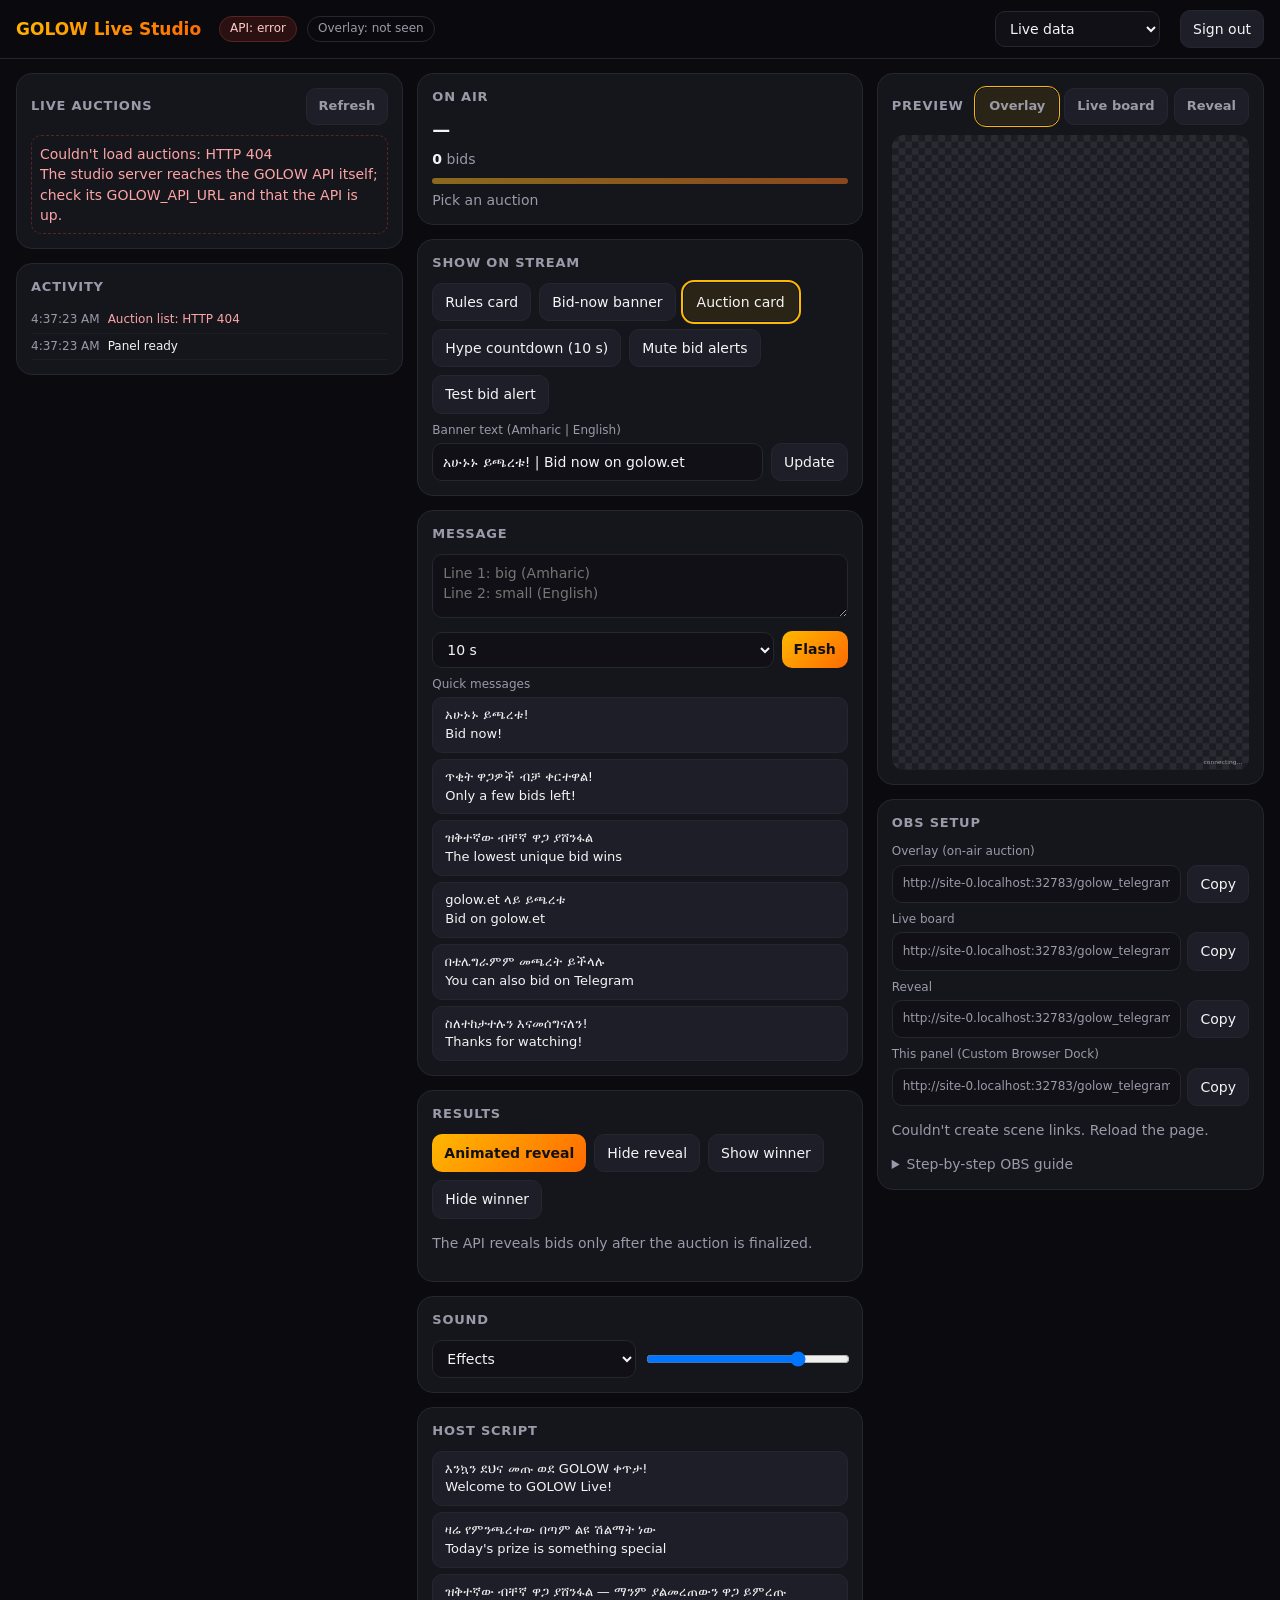
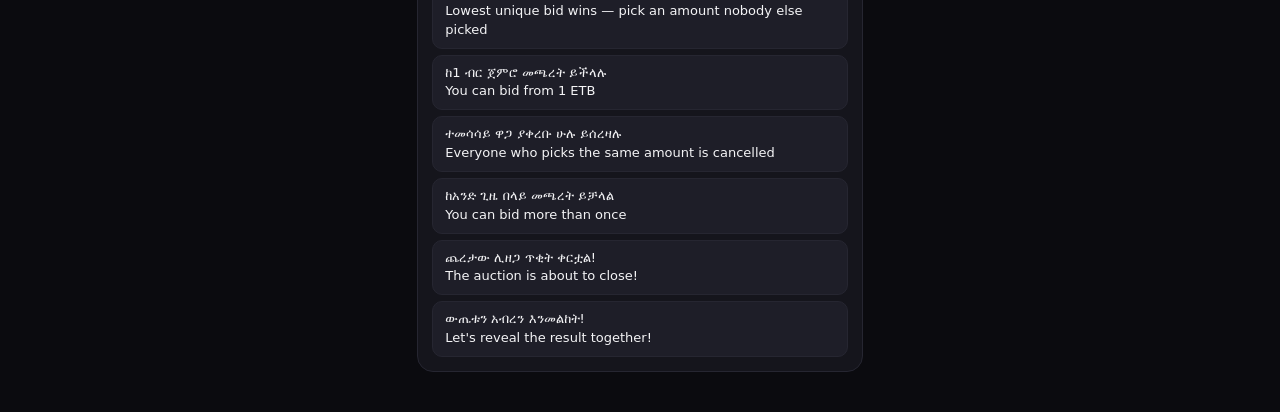
==== golow_telegram/studio/static/index.html @ 7a944973 "Add GOLOW Live Studio on its own subdomain with admin sign-in The OBS control panel and scenes (over" ====
<!doctype html>
<html lang="en">
<head>
<meta charset="utf-8">
<meta name="viewport" content="width=device-width, initial-scale=1">
<title>GOLOW Live Studio</title>
<link rel="stylesheet" href="css/panel.css">
</head>
<body>
<header>
  <h1>GOLOW Live Studio</h1>
  <span class="pill" id="apiPill">API: …</span>
  <span class="pill" id="ovPill">Overlay: not seen</span>
  <span class="spacer"></span>
  <select id="mode" title="Data source" aria-label="Data source">
    <option value="live">Live data</option>
    <option value="demo">Demo (fake data)</option>
  </select>
  <span class="muted who" id="who"></span>
  <button id="logout" type="button">Sign out</button>
</header>

<main>
  <div class="col">
    <section>
      <h2>Live auctions <button id="refresh" type="button">Refresh</button></h2>
      <div class="auctions" id="auctions"><div class="muted">Loading…</div></div>
    </section>
    <section>
      <h2>Activity</h2>
      <ul class="log" id="log"></ul>
    </section>
  </div>

  <div class="col">
    <section class="onair">
      <h2>On air</h2>
      <div class="t" id="oaTitle">—</div>
      <div class="stats" id="oaStats"></div>
      <div class="bar" id="oaBar"><i style="width:0"></i></div>
      <div class="muted" id="oaNote" style="margin-top:6px"></div>
    </section>

    <section>
      <h2>Show on stream</h2>
      <div class="btns">
        <button type="button" id="tRules">Rules card</button>
        <button type="button" id="tCta">Bid-now banner</button>
        <button type="button" id="tCard" class="on">Auction card</button>
      </div>
      <div class="btns" style="margin-top:8px">
        <button type="button" id="bHype">Hype countdown (10 s)</button>
        <button type="button" id="bMute">Mute bid alerts</button>
        <button type="button" id="bTest">Test bid alert</button>
      </div>
      <label for="ctaText">Banner text (Amharic | English)</label>
      <div class="row"><input id="ctaText" value="አሁኑኑ ይጫረቱ! | Bid now on golow.et"><button type="button" id="ctaSet">Update</button></div>
    </section>

    <section>
      <h2>Message</h2>
      <textarea id="msg" placeholder="Line 1: big (Amharic)&#10;Line 2: small (English)"></textarea>
      <div class="row" style="margin-top:8px">
        <select id="msgDur" aria-label="Duration"><option value="6">6 s</option><option value="10" selected>10 s</option><option value="20">20 s</option></select>
        <button type="button" class="primary" id="msgGo">Flash</button>
      </div>
      <label>Quick messages</label>
      <div class="lines" id="quick"></div>
    </section>

    <section>
      <h2>Results</h2>
      <div class="btns">
        <button type="button" class="primary" id="rvGo">Animated reveal</button>
        <button type="button" id="rvHide">Hide reveal</button>
        <button type="button" id="wGo">Show winner</button>
        <button type="button" id="wHide">Hide winner</button>
        <button type="button" class="danger hidden" id="finish">Finish now (demo)</button>
      </div>
      <p class="muted">The API reveals bids only after the auction is finalized.</p>
    </section>

    <section>
      <h2>Sound</h2>
      <div class="grid2">
        <select id="voice" aria-label="Sound mode">
          <option value="synth">Effects</option>
          <option value="clips">My clips</option>
          <option value="tts">Effects + English voice</option>
          <option value="off">Silent</option>
        </select>
        <input id="vol" type="range" min="0" max="1" step="0.05" aria-label="Volume">
      </div>
    </section>

    <section>
      <h2>Host script</h2>
      <div class="lines" id="script"></div>
    </section>
  </div>

  <div class="col">
    <section>
      <h2>Preview
        <span class="tabs">
          <button type="button" data-pv="overlay" class="on">Overlay</button>
          <button type="button" data-pv="board">Live board</button>
          <button type="button" data-pv="reveal">Reveal</button>
        </span>
      </h2>
      <div class="pv" id="pv"><iframe id="pvFrame" title="Scene preview"></iframe></div>
    </section>

    <section>
      <h2>OBS setup</h2>
      <label>Overlay (on-air auction)</label><div class="url"><input readonly id="uOverlay"><button type="button" data-copy="uOverlay">Copy</button></div>
      <label>Live board</label><div class="url"><input readonly id="uBoard"><button type="button" data-copy="uBoard">Copy</button></div>
      <label>Reveal</label><div class="url"><input readonly id="uReveal"><button type="button" data-copy="uReveal">Copy</button></div>
      <label>This panel (Custom Browser Dock)</label><div class="url"><input readonly id="uPanel"><button type="button" data-copy="uPanel">Copy</button></div>
      <p class="muted" id="keyNote"></p>
      <details>
        <summary>Step-by-step OBS guide</summary>
        <ol>
          <li>Settings → Video: base and output canvas <code>1080×1920</code>.</li>
          <li>Docks → Custom Browser Docks: add <b>This panel</b> and sign in once inside the dock.</li>
          <li>Add a Browser Source for <b>Overlay</b>: width 1080, height 1920, tick <b>Control audio via OBS</b>.</li>
          <li>Add Browser Sources for <b>Live board</b> and <b>Reveal</b> the same way, in their own scenes or above the overlay.</li>
          <li>Pick the auction here: the overlay follows. Use the preview to check before going live.</li>
          <li>Scene links contain a key and stop working after it expires. Copy fresh ones when the note above says so.</li>
          <li>The panel drives the scenes only when it runs inside OBS (dock) or in the same browser as the scenes.</li>
        </ol>
      </details>
    </section>
  </div>
</main>

<script src="config.js"></script>
<script src="js/strings.js"></script>
<script src="js/bus.js"></script>
<script src="js/golow-api.js"></script>
<script src="js/sound.js"></script>
<script src="js/panel.js"></script>
</body>
</html>
---- golow_telegram/studio/static/css/panel.css ----
/* Control panel and sign-in page: dark, responsive (3 columns → 2 under 1200 px → 1 under 760 px). */
:root {
  --bg: #0b0b0f; --card: #15151c; --line: #262631; --text: #f4f4f6; --muted: #9a9aa8;
  --gold: #ffb800; --orange: #ff6a00; --brand: linear-gradient(135deg, #ffb800, #ff6a00);
  --ok: #22c55e; --bad: #ef4444;
  --font: "Noto Sans Ethiopic", "Nyala", "Abyssinica SIL", system-ui, -apple-system, "Segoe UI", Roboto, sans-serif;
}
* { box-sizing: border-box; }
html, body { margin: 0; background: var(--bg); color: var(--text); font: 14px/1.45 var(--font); }
button, input, select, textarea { font: inherit; color: inherit; }
button { cursor: pointer; border: 1px solid var(--line); background: #1e1e28; border-radius: 10px; padding: 8px 12px; }
button:hover { border-color: #3a3a48; }
button:disabled { opacity: .5; cursor: default; }
button.primary { background: var(--brand); color: #111; border: 0; font-weight: 700; }
button.on { outline: 2px solid var(--gold); outline-offset: 1px; background: #2a2416; }
button.danger { border-color: #5b2323; }
input, select, textarea { background: #101016; border: 1px solid var(--line); border-radius: 10px; padding: 8px 10px; width: 100%; min-width: 0; }
textarea { resize: vertical; min-height: 64px; }
label { display: block; color: var(--muted); font-size: 12px; margin: 8px 0 4px; }
label > input { margin-top: 4px; color: var(--text); font-size: 14px; }
.muted { color: var(--muted); }
.hidden { display: none !important; }

/* sign-in */
body.login { min-height: 100vh; display: grid; place-items: center; padding: 16px; }
.box { width: 100%; max-width: 380px; background: var(--card); border: 1px solid var(--line); border-radius: 18px; padding: 26px; }
.box h1 { margin: 0 0 4px; font-size: 22px; background: var(--brand); -webkit-background-clip: text; background-clip: text; color: transparent; }
.box button { width: 100%; margin-top: 16px; padding: 11px; }
.err { color: #fca5a5; min-height: 1.4em; margin: 10px 0 0; }

/* header */
header { position: sticky; top: 0; z-index: 5; display: flex; flex-wrap: wrap; align-items: center; gap: 10px; padding: 10px 16px; background: rgba(11, 11, 15, .92); border-bottom: 1px solid var(--line); backdrop-filter: blur(6px); }
header h1 { margin: 0 8px 0 0; font-size: 17px; background: var(--brand); -webkit-background-clip: text; background-clip: text; color: transparent; }
.pill { padding: 3px 10px; border-radius: 999px; border: 1px solid var(--line); font-size: 12px; color: var(--muted); white-space: nowrap; }
.pill.ok { color: #bbf7d0; border-color: #1f5133; background: #0f2418; }
.pill.warn { color: #fde68a; border-color: #5a4614; background: #241d0b; }
.pill.bad { color: #fecaca; border-color: #5b2323; background: #2a1010; }
header .spacer { flex: 1; }
header select { width: auto; }

main { display: grid; grid-template-columns: minmax(280px, 1fr) minmax(320px, 1.15fr) minmax(320px, 1fr); gap: 14px; padding: 14px 16px 40px; }
@media (max-width: 1199px) { main { grid-template-columns: 1fr 1fr; } }
@media (max-width: 759px) { main { grid-template-columns: 1fr; } header .who { display: none; } }
.col { display: flex; flex-direction: column; gap: 14px; min-width: 0; }
section { background: var(--card); border: 1px solid var(--line); border-radius: 16px; padding: 14px; min-width: 0; }
section h2 { margin: 0 0 10px; font-size: 13px; text-transform: uppercase; letter-spacing: .06em; color: var(--muted); display: flex; align-items: center; justify-content: space-between; gap: 8px; }
.btns { display: flex; flex-wrap: wrap; gap: 8px; }
.btns > * { flex: 0 1 auto; }
.grid2 { display: grid; grid-template-columns: 1fr 1fr; gap: 8px; }
.row { display: flex; gap: 8px; align-items: center; }
.row > input, .row > select { flex: 1; }

/* auctions */
.auctions { display: flex; flex-direction: column; gap: 8px; max-height: 520px; overflow: auto; }
.auc { display: grid; grid-template-columns: 52px 1fr; gap: 2px 10px; text-align: left; padding: 8px; border-radius: 12px; width: 100%; }
.auc img, .auc .ph { grid-row: span 3; width: 52px; height: 52px; border-radius: 10px; object-fit: cover; background: #222; display: grid; place-items: center; font-size: 24px; }
.auc .t { font-weight: 700; white-space: nowrap; overflow: hidden; text-overflow: ellipsis; }
.auc .m { font-size: 12px; color: var(--muted); }
.auc.air { outline: 2px solid var(--bad); background: #221214; }
.bar { height: 6px; border-radius: 99px; background: #2a2a35; overflow: hidden; }
.bar > i { display: block; height: 100%; background: var(--brand); }
.bar.tb > i { width: 100% !important; opacity: .45; }
.err-box { color: #fca5a5; padding: 8px; border: 1px dashed #5b2323; border-radius: 10px; }

/* on air */
.onair .t { font-size: 18px; font-weight: 800; }
.onair .stats { display: flex; flex-wrap: wrap; gap: 6px 16px; color: var(--muted); margin: 6px 0 8px; }
.onair .stats b { color: var(--text); }

/* log */
.log { list-style: none; margin: 0; padding: 0; max-height: 260px; overflow: auto; font-size: 12px; }
.log li { padding: 4px 0; border-bottom: 1px solid #1d1d26; display: flex; gap: 8px; }
.log time { color: var(--muted); flex: none; font-variant-numeric: tabular-nums; }
.log .k-error { color: #fca5a5; }
.log .k-winner, .log .k-finalized { color: #bbf7d0; }
.log .k-closed { color: #fde68a; }

/* script & presets */
.lines { display: flex; flex-direction: column; gap: 6px; }
.lines button { text-align: left; white-space: pre-line; font-size: 13px; }

/* preview */
.tabs { display: flex; gap: 6px; }
.tabs button.on { outline-width: 1px; }
.pv { position: relative; width: 100%; max-width: 360px; aspect-ratio: 9 / 16; margin: 10px auto 0; border-radius: 12px; overflow: hidden; background: repeating-conic-gradient(#202028 0 25%, #18181e 0 50%) 0 0 / 24px 24px; }
.pv iframe { position: absolute; top: 0; left: 0; width: 1080px; height: 1920px; border: 0; transform-origin: 0 0; background: transparent; }

/* OBS */
.url { display: flex; gap: 6px; margin-bottom: 6px; }
.url input { font-size: 12px; color: var(--muted); }
details { margin-top: 8px; color: var(--muted); }
details ol { padding-left: 20px; margin: 8px 0 0; }
details li { margin-bottom: 4px; }
code { background: #101016; padding: 1px 5px; border-radius: 6px; font-size: 12px; }
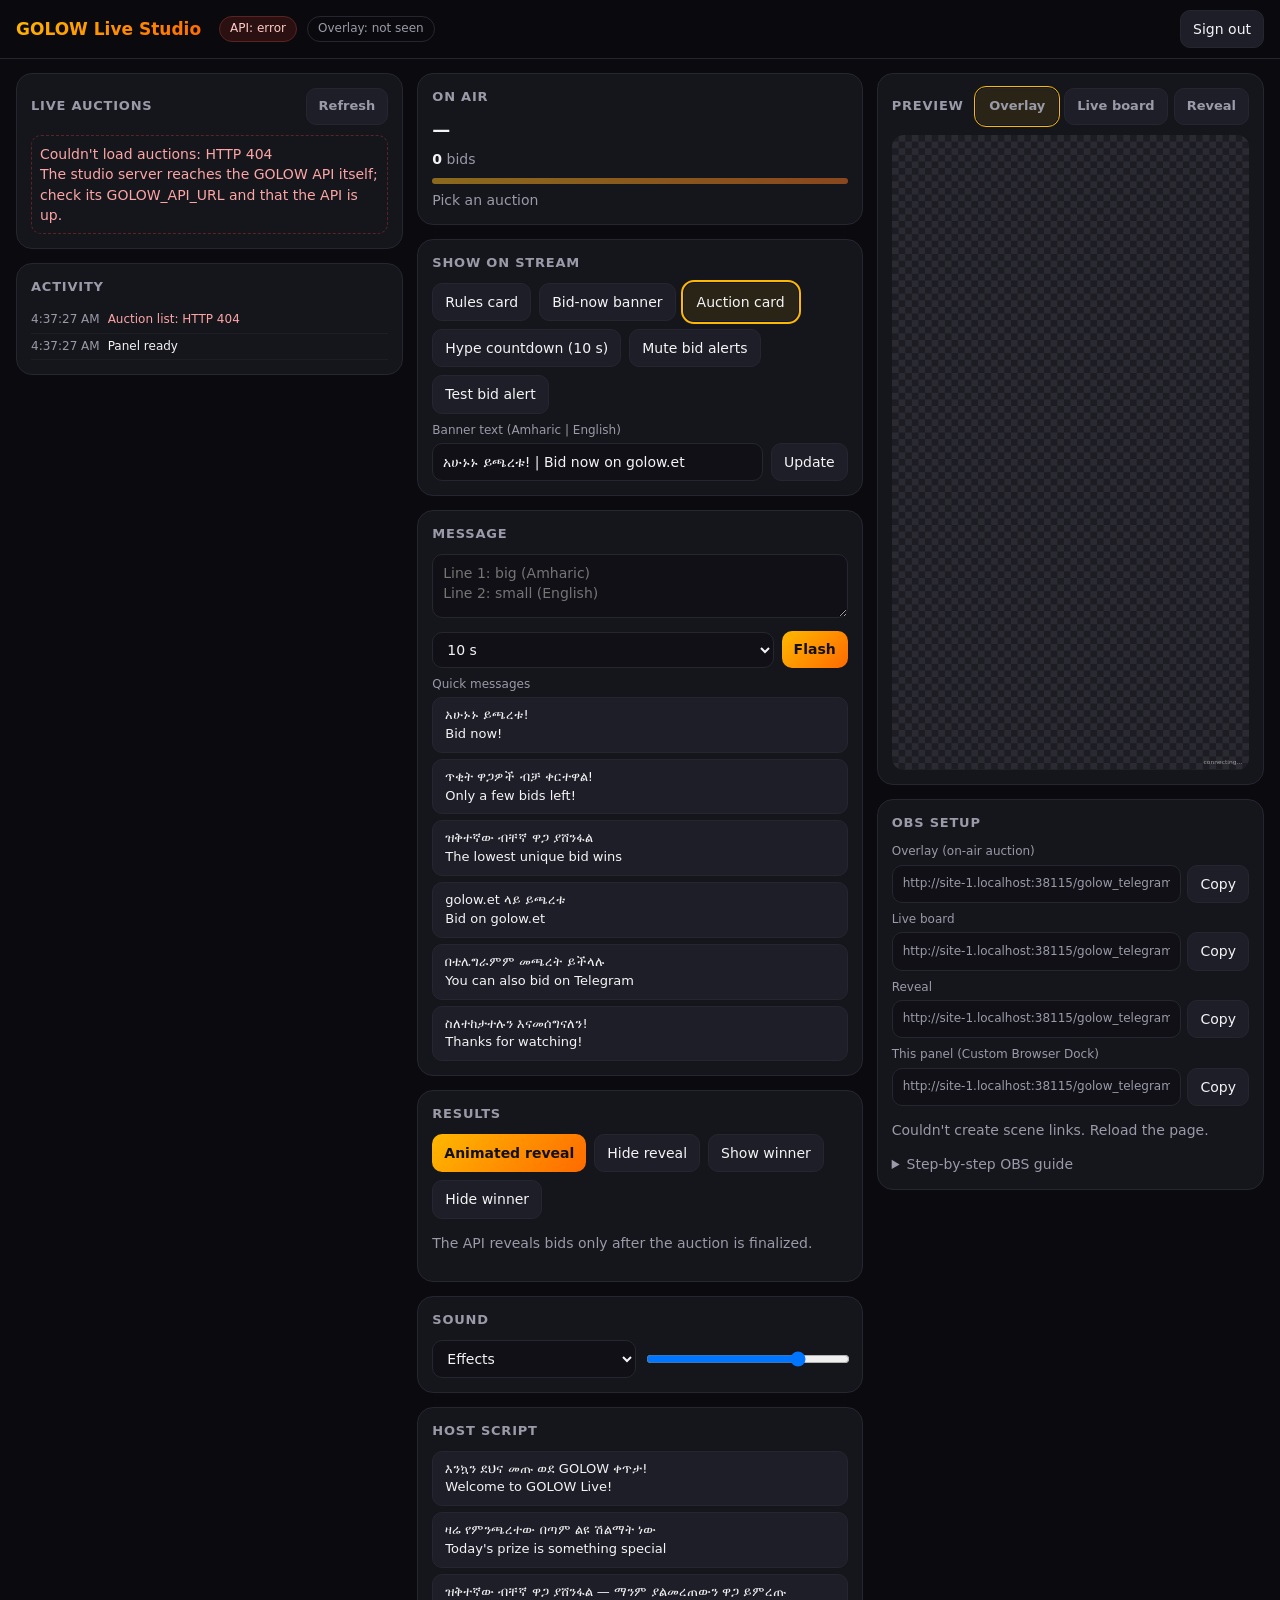
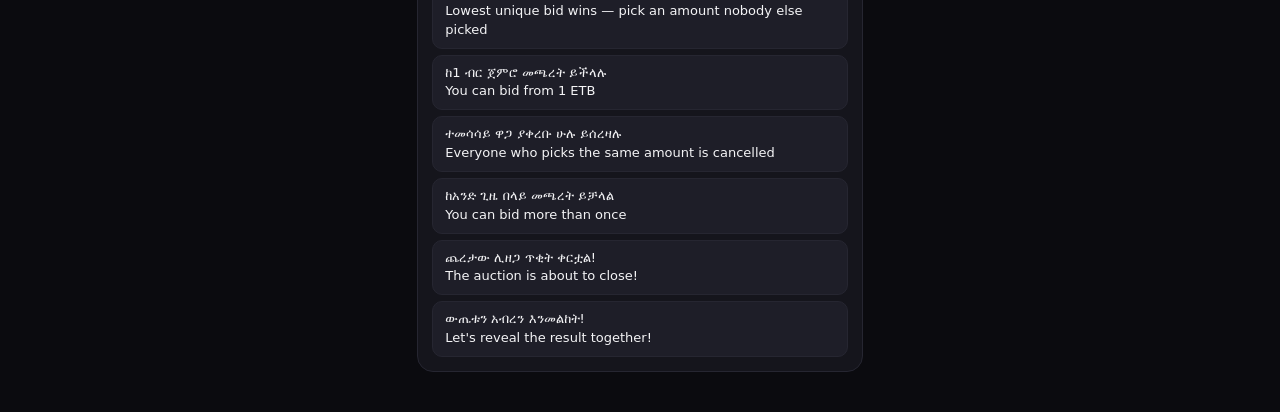
==== commit 1669ce84: "Remove the studio's demo mode and fake data The studio now always uses the real GOLOW API: no demo s" ====
--- a/golow_telegram/studio/static/index.html
+++ b/golow_telegram/studio/static/index.html
@@ -12,10 +12,6 @@
   <span class="pill" id="apiPill">API: …</span>
   <span class="pill" id="ovPill">Overlay: not seen</span>
   <span class="spacer"></span>
-  <select id="mode" title="Data source" aria-label="Data source">
-    <option value="live">Live data</option>
-    <option value="demo">Demo (fake data)</option>
-  </select>
   <span class="muted who" id="who"></span>
   <button id="logout" type="button">Sign out</button>
 </header>
@@ -75,7 +71,6 @@
         <button type="button" id="rvHide">Hide reveal</button>
         <button type="button" id="wGo">Show winner</button>
         <button type="button" id="wHide">Hide winner</button>
-        <button type="button" class="danger hidden" id="finish">Finish now (demo)</button>
       </div>
       <p class="muted">The API reveals bids only after the auction is finalized.</p>
     </section>
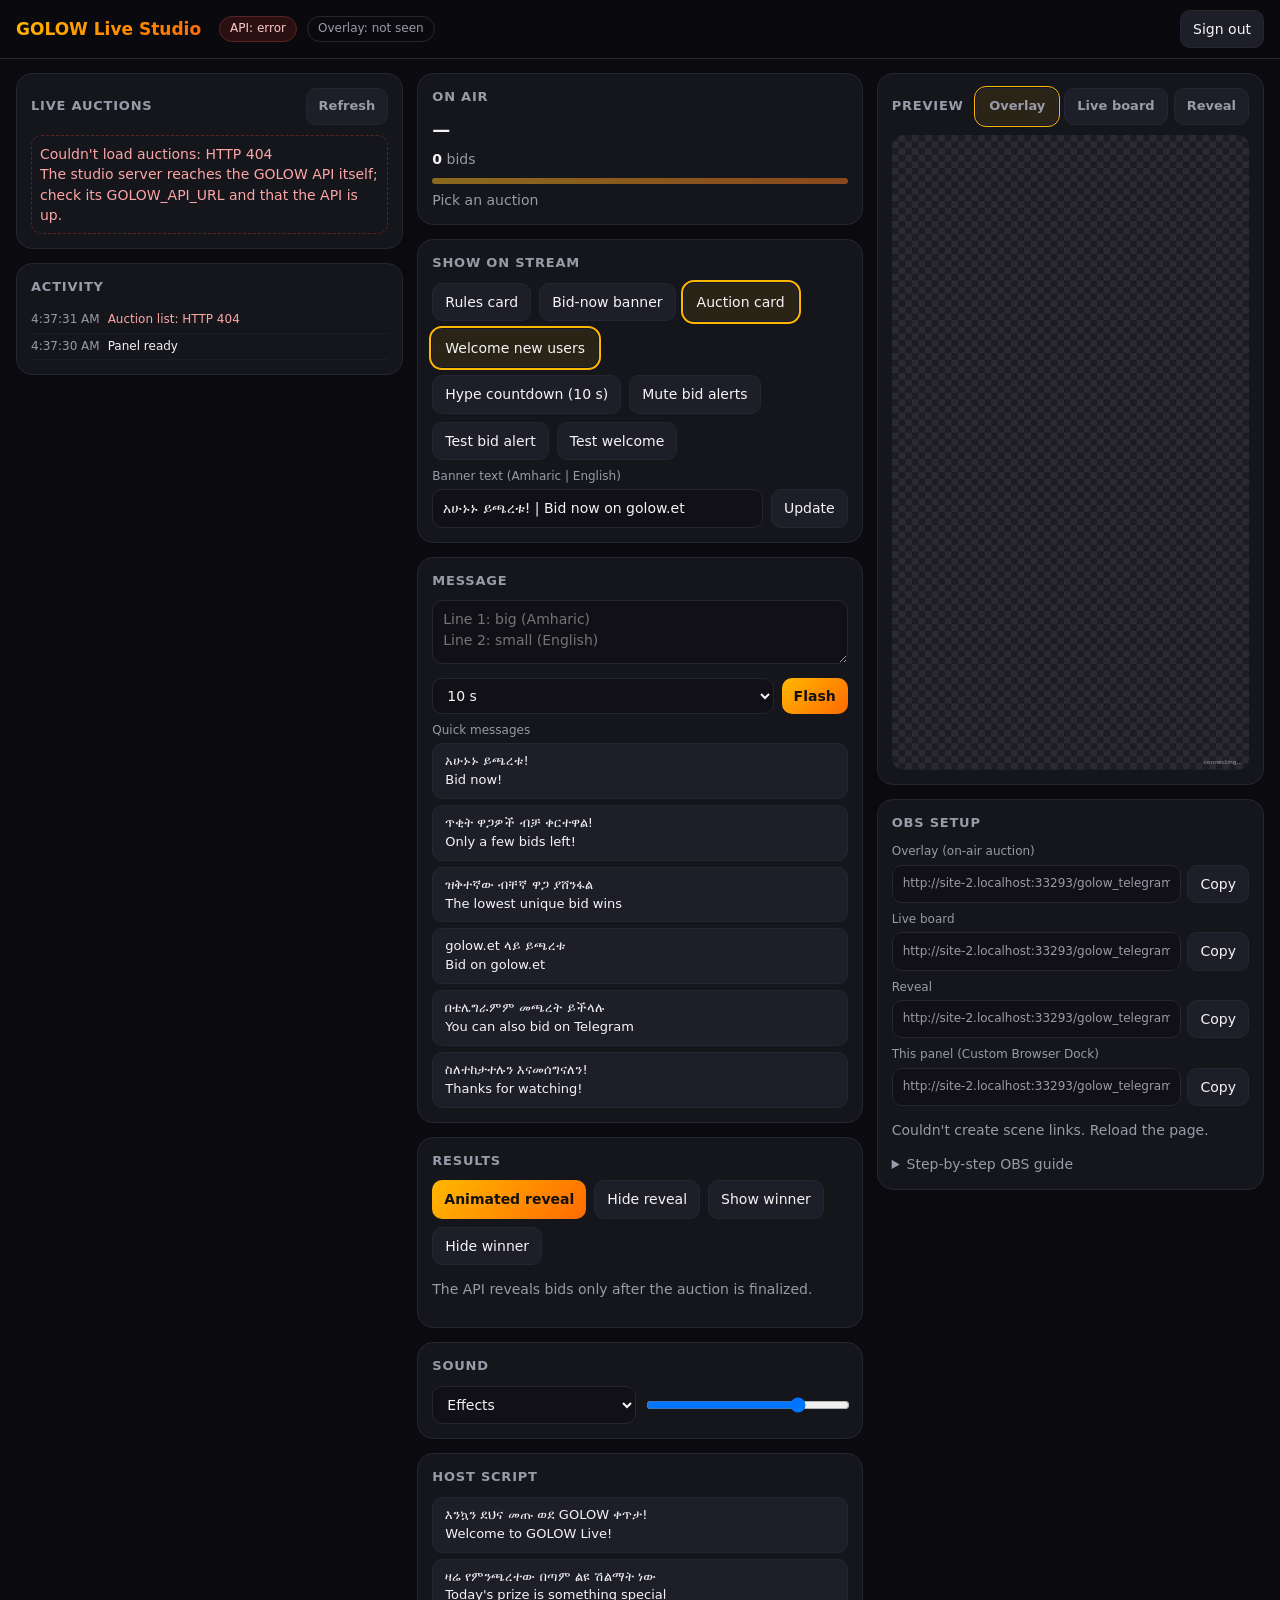
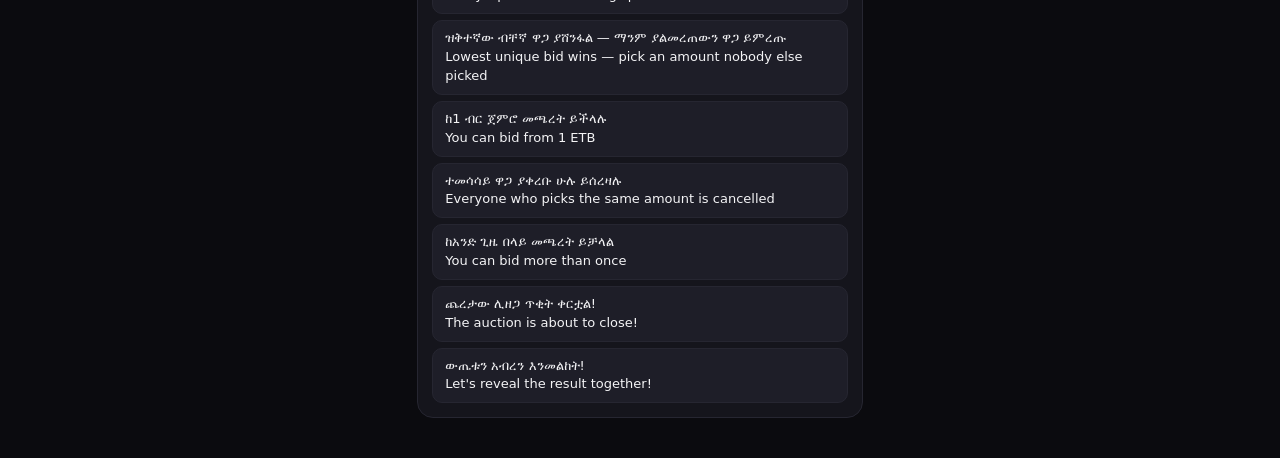
==== commit af3d2618: "Welcome new GOLOW users on the live overlay by name A popup on the overlay greets each new account: " ====
--- a/golow_telegram/studio/static/index.html
+++ b/golow_telegram/studio/static/index.html
@@ -43,11 +43,13 @@
         <button type="button" id="tRules">Rules card</button>
         <button type="button" id="tCta">Bid-now banner</button>
         <button type="button" id="tCard" class="on">Auction card</button>
+        <button type="button" id="tWelcome" class="on">Welcome new users</button>
       </div>
       <div class="btns" style="margin-top:8px">
         <button type="button" id="bHype">Hype countdown (10 s)</button>
         <button type="button" id="bMute">Mute bid alerts</button>
         <button type="button" id="bTest">Test bid alert</button>
+        <button type="button" id="bTestWelcome">Test welcome</button>
       </div>
       <label for="ctaText">Banner text (Amharic | English)</label>
       <div class="row"><input id="ctaText" value="አሁኑኑ ይጫረቱ! | Bid now on golow.et"><button type="button" id="ctaSet">Update</button></div>
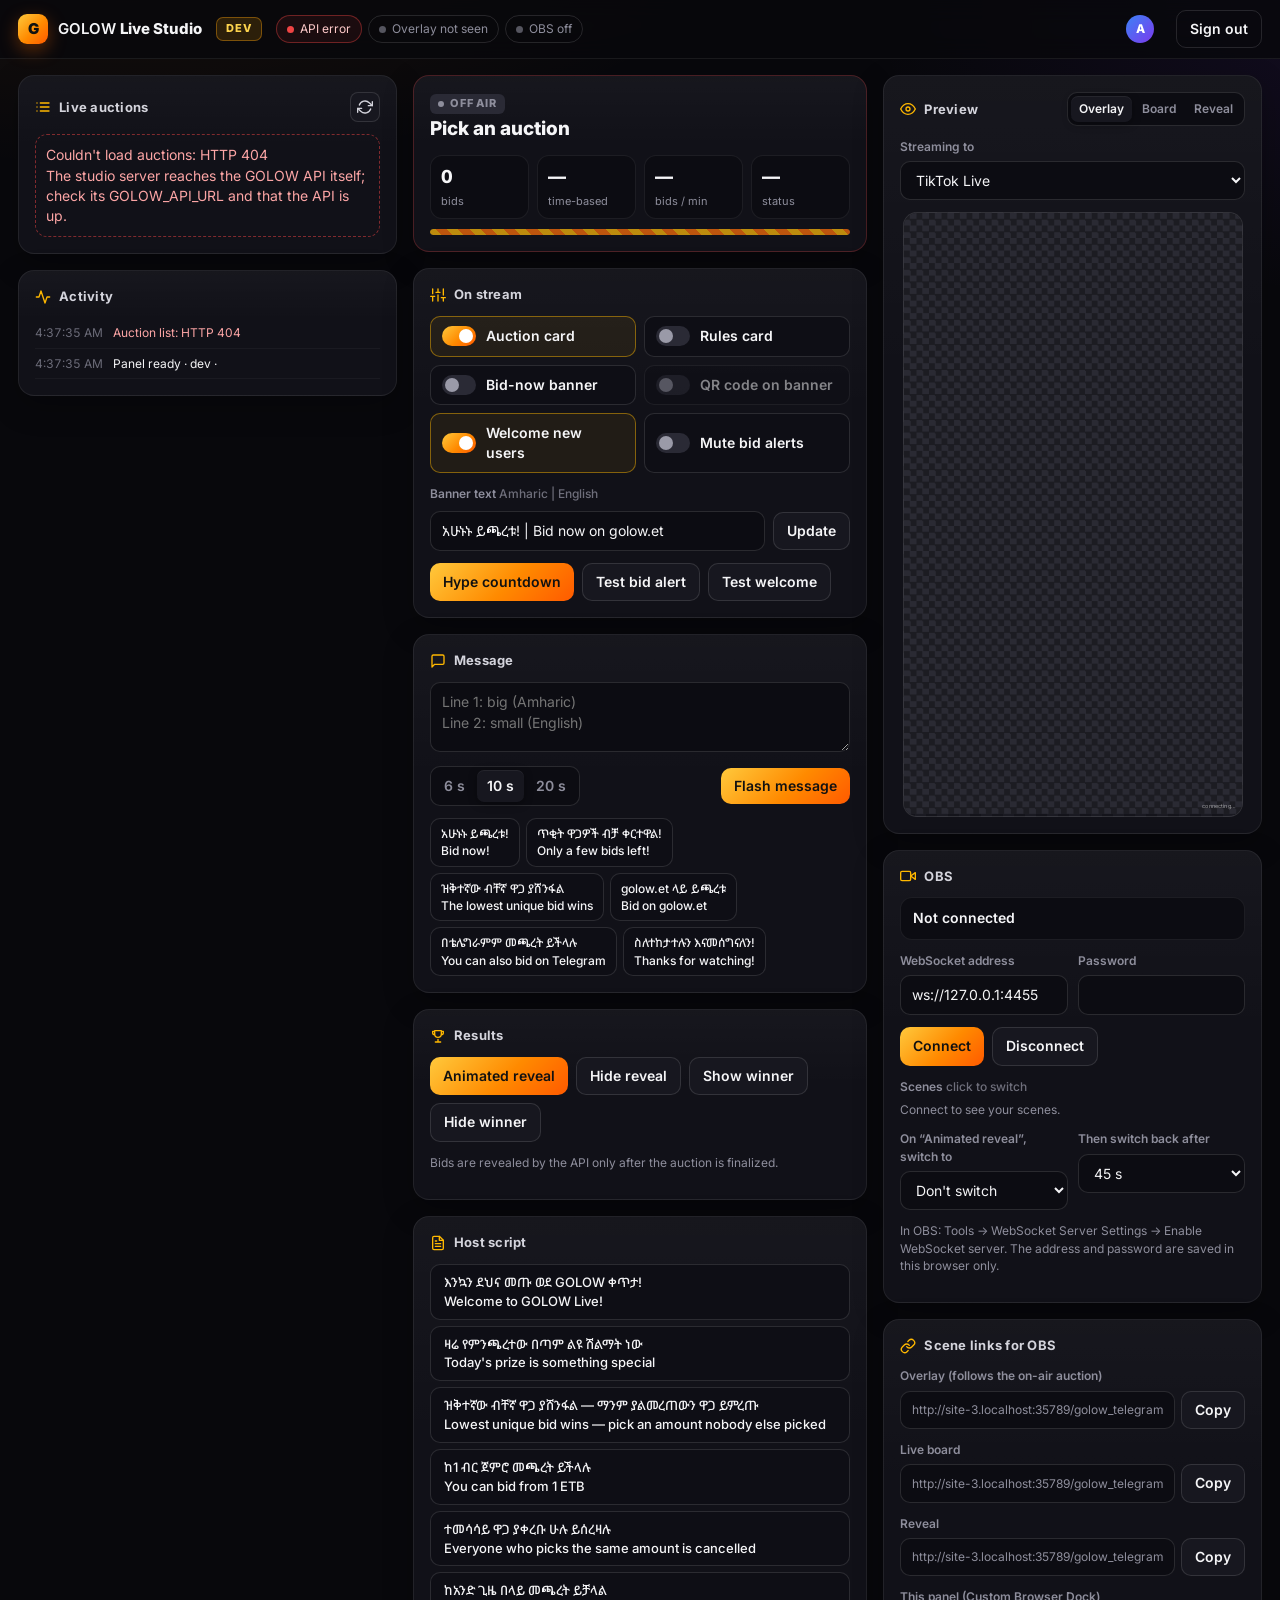
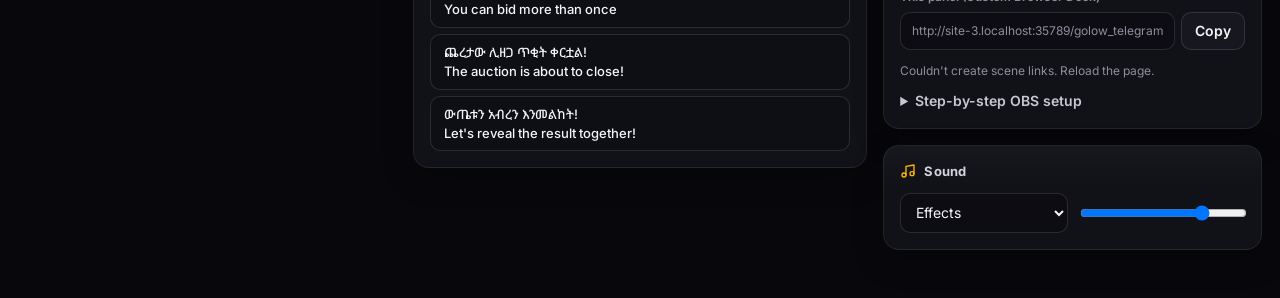
==== commit 2ceba029: "Dev/prod presets, modern studio UI and streaming-platform integration Environments - ENVIRONMENT=dev" ====
--- a/golow_telegram/studio/static/index.html
+++ b/golow_telegram/studio/static/index.html
@@ -4,81 +4,167 @@
 <meta charset="utf-8">
 <meta name="viewport" content="width=device-width, initial-scale=1">
 <title>GOLOW Live Studio</title>
+<link rel="preconnect" href="https://fonts.googleapis.com">
+<link rel="preconnect" href="https://fonts.gstatic.com" crossorigin>
+<link rel="stylesheet" href="https://fonts.googleapis.com/css2?family=Inter:wght@400;500;600;700;800;900&family=Noto+Sans+Ethiopic:wght@400;500;700;800;900&display=swap">
 <link rel="stylesheet" href="css/panel.css">
 </head>
 <body>
-<header>
-  <h1>GOLOW Live Studio</h1>
-  <span class="pill" id="apiPill">API: …</span>
-  <span class="pill" id="ovPill">Overlay: not seen</span>
+<svg class="sprite" aria-hidden="true">
+  <defs>
+    <symbol id="i-list" viewBox="0 0 24 24"><path d="M8 6h13M8 12h13M8 18h13M3 6h.01M3 12h.01M3 18h.01"/></symbol>
+    <symbol id="i-sliders" viewBox="0 0 24 24"><path d="M4 21v-7M4 10V3M12 21v-9M12 8V3M20 21v-5M20 12V3M1 14h6M9 8h6M17 16h6"/></symbol>
+    <symbol id="i-msg" viewBox="0 0 24 24"><path d="M21 15a2 2 0 0 1-2 2H7l-4 4V5a2 2 0 0 1 2-2h14a2 2 0 0 1 2 2z"/></symbol>
+    <symbol id="i-trophy" viewBox="0 0 24 24"><path d="M8 21h8M12 17v4M7 4h10v5a5 5 0 0 1-10 0V4zM17 5h3v2a3 3 0 0 1-3 3M7 5H4v2a3 3 0 0 0 3 3"/></symbol>
+    <symbol id="i-music" viewBox="0 0 24 24"><path d="M9 18V5l12-2v13"/><circle cx="6" cy="18" r="3"/><circle cx="18" cy="16" r="3"/></symbol>
+    <symbol id="i-doc" viewBox="0 0 24 24"><path d="M14 2H6a2 2 0 0 0-2 2v16a2 2 0 0 0 2 2h12a2 2 0 0 0 2-2V8z"/><path d="M14 2v6h6M16 13H8M16 17H8M10 9H8"/></symbol>
+    <symbol id="i-eye" viewBox="0 0 24 24"><path d="M1 12s4-8 11-8 11 8 11 8-4 8-11 8-11-8-11-8z"/><circle cx="12" cy="12" r="3"/></symbol>
+    <symbol id="i-video" viewBox="0 0 24 24"><path d="M23 7l-7 5 7 5V7z"/><rect x="1" y="5" width="15" height="14" rx="2"/></symbol>
+    <symbol id="i-link" viewBox="0 0 24 24"><path d="M10 13a5 5 0 0 0 7.54.54l3-3a5 5 0 0 0-7.07-7.07l-1.72 1.71"/><path d="M14 11a5 5 0 0 0-7.54-.54l-3 3a5 5 0 0 0 7.07 7.07l1.71-1.71"/></symbol>
+    <symbol id="i-activity" viewBox="0 0 24 24"><path d="M22 12h-4l-3 9L9 3l-3 9H2"/></symbol>
+    <symbol id="i-refresh" viewBox="0 0 24 24"><path d="M23 4v6h-6M1 20v-6h6"/><path d="M3.51 9a9 9 0 0 1 14.85-3.36L23 10M1 14l4.64 4.36A9 9 0 0 0 20.49 15"/></symbol>
+  </defs>
+</svg>
+
+<header class="appbar">
+  <div class="brand"><span class="logo">G</span><span>GOLOW <b>Live Studio</b></span></div>
+  <span class="env" id="env"></span>
+  <div class="chips">
+    <span class="chip" id="apiPill">API</span>
+    <span class="chip" id="ovPill">Overlay</span>
+    <span class="chip" id="obsPill">OBS</span>
+  </div>
   <span class="spacer"></span>
-  <span class="muted who" id="who"></span>
-  <button id="logout" type="button">Sign out</button>
+  <div class="user"><span class="avatar" id="avatar"></span><span class="who" id="who"></span></div>
+  <button class="ghost" id="logout" type="button">Sign out</button>
 </header>
 
 <main>
   <div class="col">
-    <section>
-      <h2>Live auctions <button id="refresh" type="button">Refresh</button></h2>
+    <section class="card">
+      <h2><svg class="ic"><use href="#i-list"/></svg>Live auctions <button class="icon-btn" id="refresh" type="button" title="Refresh" aria-label="Refresh"><svg class="ic"><use href="#i-refresh"/></svg></button></h2>
       <div class="auctions" id="auctions"><div class="muted">Loading…</div></div>
     </section>
-    <section>
-      <h2>Activity</h2>
+    <section class="card">
+      <h2><svg class="ic"><use href="#i-activity"/></svg>Activity</h2>
       <ul class="log" id="log"></ul>
     </section>
   </div>
 
   <div class="col">
-    <section class="onair">
-      <h2>On air</h2>
-      <div class="t" id="oaTitle">—</div>
-      <div class="stats" id="oaStats"></div>
-      <div class="bar" id="oaBar"><i style="width:0"></i></div>
-      <div class="muted" id="oaNote" style="margin-top:6px"></div>
+    <section class="card onair">
+      <div class="oa-head">
+        <img id="oaImg" class="oa-img hidden" alt="">
+        <div class="oa-main">
+          <span class="tag-live" id="oaLive">ON AIR</span>
+          <div class="oa-title" id="oaTitle">—</div>
+          <div class="muted" id="oaNote"></div>
+        </div>
+      </div>
+      <div class="tiles" id="oaTiles"></div>
+      <div class="bar" id="oaBar"><i></i></div>
+      <div class="warn hidden" id="oaWarn"></div>
     </section>
 
-    <section>
-      <h2>Show on stream</h2>
+    <section class="card">
+      <h2><svg class="ic"><use href="#i-sliders"/></svg>On stream</h2>
+      <div class="switches">
+        <button type="button" class="sw on" role="switch" aria-checked="true" id="tCard"><span class="knob"></span>Auction card</button>
+        <button type="button" class="sw" role="switch" aria-checked="false" id="tRules"><span class="knob"></span>Rules card</button>
+        <button type="button" class="sw" role="switch" aria-checked="false" id="tCta"><span class="knob"></span>Bid-now banner</button>
+        <button type="button" class="sw" role="switch" aria-checked="false" id="tQr"><span class="knob"></span>QR code on banner</button>
+        <button type="button" class="sw on" role="switch" aria-checked="true" id="tWelcome"><span class="knob"></span>Welcome new users</button>
+        <button type="button" class="sw" role="switch" aria-checked="false" id="bMute"><span class="knob"></span>Mute bid alerts</button>
+      </div>
+      <label for="ctaText">Banner text <span class="hint">Amharic | English</span></label>
+      <div class="row"><input id="ctaText" value="አሁኑኑ ይጫረቱ! | Bid now on golow.et"><button type="button" id="ctaSet">Update</button></div>
       <div class="btns">
-        <button type="button" id="tRules">Rules card</button>
-        <button type="button" id="tCta">Bid-now banner</button>
-        <button type="button" id="tCard" class="on">Auction card</button>
-        <button type="button" id="tWelcome" class="on">Welcome new users</button>
-      </div>
-      <div class="btns" style="margin-top:8px">
-        <button type="button" id="bHype">Hype countdown (10 s)</button>
-        <button type="button" id="bMute">Mute bid alerts</button>
+        <button type="button" class="primary" id="bHype">Hype countdown</button>
         <button type="button" id="bTest">Test bid alert</button>
         <button type="button" id="bTestWelcome">Test welcome</button>
       </div>
-      <label for="ctaText">Banner text (Amharic | English)</label>
-      <div class="row"><input id="ctaText" value="አሁኑኑ ይጫረቱ! | Bid now on golow.et"><button type="button" id="ctaSet">Update</button></div>
     </section>
 
-    <section>
-      <h2>Message</h2>
+    <section class="card">
+      <h2><svg class="ic"><use href="#i-msg"/></svg>Message</h2>
       <textarea id="msg" placeholder="Line 1: big (Amharic)&#10;Line 2: small (English)"></textarea>
-      <div class="row" style="margin-top:8px">
-        <select id="msgDur" aria-label="Duration"><option value="6">6 s</option><option value="10" selected>10 s</option><option value="20">20 s</option></select>
-        <button type="button" class="primary" id="msgGo">Flash</button>
+      <div class="row">
+        <div class="seg" id="msgDur" role="radiogroup" aria-label="Duration">
+          <button type="button" data-v="6">6 s</button><button type="button" data-v="10" class="on">10 s</button><button type="button" data-v="20">20 s</button>
+        </div>
+        <button type="button" class="primary" id="msgGo">Flash message</button>
       </div>
-      <label>Quick messages</label>
-      <div class="lines" id="quick"></div>
+      <div class="chips-list" id="quick"></div>
     </section>
 
-    <section>
-      <h2>Results</h2>
+    <section class="card">
+      <h2><svg class="ic"><use href="#i-trophy"/></svg>Results</h2>
       <div class="btns">
         <button type="button" class="primary" id="rvGo">Animated reveal</button>
         <button type="button" id="rvHide">Hide reveal</button>
         <button type="button" id="wGo">Show winner</button>
         <button type="button" id="wHide">Hide winner</button>
       </div>
-      <p class="muted">The API reveals bids only after the auction is finalized.</p>
+      <p class="muted small">Bids are revealed by the API only after the auction is finalized.</p>
     </section>
 
-    <section>
-      <h2>Sound</h2>
+    <section class="card">
+      <h2><svg class="ic"><use href="#i-doc"/></svg>Host script</h2>
+      <div class="lines" id="script"></div>
+    </section>
+  </div>
+
+  <div class="col">
+    <section class="card">
+      <h2><svg class="ic"><use href="#i-eye"/></svg>Preview
+        <span class="seg small" id="pvTabs">
+          <button type="button" data-pv="overlay" class="on">Overlay</button><button type="button" data-pv="board">Board</button><button type="button" data-pv="reveal">Reveal</button>
+        </span>
+      </h2>
+      <label for="platform">Streaming to</label>
+      <select id="platform"></select>
+      <div class="pv" id="pv"><iframe id="pvFrame" title="Scene preview"></iframe></div>
+    </section>
+
+    <section class="card">
+      <h2><svg class="ic"><use href="#i-video"/></svg>OBS</h2>
+      <div class="obs-status" id="obsStatus">Not connected</div>
+      <div class="grid2">
+        <div><label for="obsUrl">WebSocket address</label><input id="obsUrl" value="ws://127.0.0.1:4455" spellcheck="false"></div>
+        <div><label for="obsPass">Password</label><input id="obsPass" type="password" autocomplete="off"></div>
+      </div>
+      <div class="btns"><button type="button" class="primary" id="obsConnect">Connect</button><button type="button" id="obsDisconnect">Disconnect</button></div>
+      <label>Scenes <span class="hint">click to switch</span></label>
+      <div class="scenes" id="obsScenes"><span class="muted small">Connect to see your scenes.</span></div>
+      <div class="grid2">
+        <div><label for="obsReveal">On “Animated reveal”, switch to</label><select id="obsReveal"><option value="">Don't switch</option></select></div>
+        <div><label for="obsBack">Then switch back after</label><select id="obsBack"><option value="0">Never</option><option value="30">30 s</option><option value="45" selected>45 s</option><option value="60">60 s</option><option value="90">90 s</option></select></div>
+      </div>
+      <p class="muted small">In OBS: Tools → WebSocket Server Settings → Enable WebSocket server. The address and password are saved in this browser only.</p>
+    </section>
+
+    <section class="card">
+      <h2><svg class="ic"><use href="#i-link"/></svg>Scene links for OBS</h2>
+      <label>Overlay (follows the on-air auction)</label><div class="url"><input readonly id="uOverlay"><button type="button" data-copy="uOverlay">Copy</button></div>
+      <label>Live board</label><div class="url"><input readonly id="uBoard"><button type="button" data-copy="uBoard">Copy</button></div>
+      <label>Reveal</label><div class="url"><input readonly id="uReveal"><button type="button" data-copy="uReveal">Copy</button></div>
+      <label>This panel (Custom Browser Dock)</label><div class="url"><input readonly id="uPanel"><button type="button" data-copy="uPanel">Copy</button></div>
+      <p class="muted small" id="keyNote"></p>
+      <details>
+        <summary>Step-by-step OBS setup</summary>
+        <ol>
+          <li>Settings → Video: base and output canvas <b id="guideCanvas">1080×1920</b>.</li>
+          <li>Docks → Custom Browser Docks: add <b>This panel</b> and sign in once inside the dock.</li>
+          <li>Add a Browser Source for <b>Overlay</b> at the canvas size, and tick <b>Control audio via OBS</b>.</li>
+          <li>Add <b>Live board</b> and <b>Reveal</b> the same way, e.g. a “Reveal” scene with the reveal over your camera.</li>
+          <li>Tools → WebSocket Server Settings → Enable, then connect above to switch scenes from here.</li>
+          <li>Scene links carry a key that expires; copy fresh ones when the note above says so.</li>
+        </ol>
+      </details>
+    </section>
+
+    <section class="card">
+      <h2><svg class="ic"><use href="#i-music"/></svg>Sound</h2>
       <div class="grid2">
         <select id="voice" aria-label="Sound mode">
           <option value="synth">Effects</option>
@@ -89,45 +175,6 @@
         <input id="vol" type="range" min="0" max="1" step="0.05" aria-label="Volume">
       </div>
     </section>
-
-    <section>
-      <h2>Host script</h2>
-      <div class="lines" id="script"></div>
-    </section>
-  </div>
-
-  <div class="col">
-    <section>
-      <h2>Preview
-        <span class="tabs">
-          <button type="button" data-pv="overlay" class="on">Overlay</button>
-          <button type="button" data-pv="board">Live board</button>
-          <button type="button" data-pv="reveal">Reveal</button>
-        </span>
-      </h2>
-      <div class="pv" id="pv"><iframe id="pvFrame" title="Scene preview"></iframe></div>
-    </section>
-
-    <section>
-      <h2>OBS setup</h2>
-      <label>Overlay (on-air auction)</label><div class="url"><input readonly id="uOverlay"><button type="button" data-copy="uOverlay">Copy</button></div>
-      <label>Live board</label><div class="url"><input readonly id="uBoard"><button type="button" data-copy="uBoard">Copy</button></div>
-      <label>Reveal</label><div class="url"><input readonly id="uReveal"><button type="button" data-copy="uReveal">Copy</button></div>
-      <label>This panel (Custom Browser Dock)</label><div class="url"><input readonly id="uPanel"><button type="button" data-copy="uPanel">Copy</button></div>
-      <p class="muted" id="keyNote"></p>
-      <details>
-        <summary>Step-by-step OBS guide</summary>
-        <ol>
-          <li>Settings → Video: base and output canvas <code>1080×1920</code>.</li>
-          <li>Docks → Custom Browser Docks: add <b>This panel</b> and sign in once inside the dock.</li>
-          <li>Add a Browser Source for <b>Overlay</b>: width 1080, height 1920, tick <b>Control audio via OBS</b>.</li>
-          <li>Add Browser Sources for <b>Live board</b> and <b>Reveal</b> the same way, in their own scenes or above the overlay.</li>
-          <li>Pick the auction here: the overlay follows. Use the preview to check before going live.</li>
-          <li>Scene links contain a key and stop working after it expires. Copy fresh ones when the note above says so.</li>
-          <li>The panel drives the scenes only when it runs inside OBS (dock) or in the same browser as the scenes.</li>
-        </ol>
-      </details>
-    </section>
   </div>
 </main>
 
@@ -136,6 +183,8 @@
 <script src="js/bus.js"></script>
 <script src="js/golow-api.js"></script>
 <script src="js/sound.js"></script>
+<script src="js/platform.js"></script>
+<script src="js/obs.js"></script>
 <script src="js/panel.js"></script>
 </body>
 </html>
--- a/golow_telegram/studio/static/css/panel.css
+++ b/golow_telegram/studio/static/css/panel.css
@@ -1,94 +1,161 @@
 /* Control panel and sign-in page: dark, responsive (3 columns → 2 under 1200 px → 1 under 760 px). */
 :root {
-  --bg: #0b0b0f; --card: #15151c; --line: #262631; --text: #f4f4f6; --muted: #9a9aa8;
-  --gold: #ffb800; --orange: #ff6a00; --brand: linear-gradient(135deg, #ffb800, #ff6a00);
-  --ok: #22c55e; --bad: #ef4444;
-  --font: "Noto Sans Ethiopic", "Nyala", "Abyssinica SIL", system-ui, -apple-system, "Segoe UI", Roboto, sans-serif;
+  --bg: #08080c; --card: #111118; --card2: #17171f; --line: rgba(255, 255, 255, .07); --line2: rgba(255, 255, 255, .12);
+  --text: #f5f5f7; --muted: #8e8e9c;
+  --gold: #ffb800; --orange: #ff6a00; --brand: linear-gradient(135deg, #ffc93c, #ff8a00 55%, #ff5a00);
+  --ok: #22c55e; --bad: #ef4444; --warn: #f59e0b; --info: #60a5fa;
+  --font: "Inter", "Noto Sans Ethiopic", "Nyala", "Abyssinica SIL", system-ui, -apple-system, "Segoe UI", Roboto, sans-serif;
+  --r: 16px;
 }
 * { box-sizing: border-box; }
-html, body { margin: 0; background: var(--bg); color: var(--text); font: 14px/1.45 var(--font); }
+html, body { margin: 0; color: var(--text); font: 14px/1.45 var(--font); -webkit-font-smoothing: antialiased; }
+body { background: radial-gradient(1200px 600px at 10% -10%, rgba(255, 138, 0, .10), transparent 60%), radial-gradient(900px 500px at 110% 0, rgba(124, 58, 237, .10), transparent 60%), var(--bg); min-height: 100vh; }
 button, input, select, textarea { font: inherit; color: inherit; }
-button { cursor: pointer; border: 1px solid var(--line); background: #1e1e28; border-radius: 10px; padding: 8px 12px; }
-button:hover { border-color: #3a3a48; }
+button { cursor: pointer; border: 1px solid var(--line2); background: var(--card2); border-radius: 10px; padding: 8px 13px; font-weight: 600; transition: border-color .15s, background .15s, transform .05s; }
+button:hover { border-color: rgba(255, 255, 255, .22); }
+button:active { transform: translateY(1px); }
 button:disabled { opacity: .5; cursor: default; }
-button.primary { background: var(--brand); color: #111; border: 0; font-weight: 700; }
-button.on { outline: 2px solid var(--gold); outline-offset: 1px; background: #2a2416; }
-button.danger { border-color: #5b2323; }
-input, select, textarea { background: #101016; border: 1px solid var(--line); border-radius: 10px; padding: 8px 10px; width: 100%; min-width: 0; }
-textarea { resize: vertical; min-height: 64px; }
-label { display: block; color: var(--muted); font-size: 12px; margin: 8px 0 4px; }
-label > input { margin-top: 4px; color: var(--text); font-size: 14px; }
+button.primary { background: var(--brand); color: #111; border: 0; }
+button.ghost { background: transparent; }
+button.danger { border-color: rgba(239, 68, 68, .45); color: #fca5a5; }
+input, select, textarea { background: #0c0c12; border: 1px solid var(--line2); border-radius: 10px; padding: 9px 11px; width: 100%; min-width: 0; outline: none; transition: border-color .15s, box-shadow .15s; }
+input:focus, select:focus, textarea:focus { border-color: rgba(255, 184, 0, .6); box-shadow: 0 0 0 3px rgba(255, 184, 0, .15); }
+textarea { resize: vertical; min-height: 70px; }
+label { display: block; color: var(--muted); font-size: 12px; font-weight: 600; margin: 12px 0 6px; }
+label > input { margin-top: 6px; color: var(--text); font-size: 14px; }
+.hint { font-weight: 500; opacity: .75; }
 .muted { color: var(--muted); }
+.small { font-size: 12px; }
 .hidden { display: none !important; }
+.ic { width: 16px; height: 16px; fill: none; stroke: currentColor; stroke-width: 2; stroke-linecap: round; stroke-linejoin: round; flex: none; }
 
-/* sign-in */
-body.login { min-height: 100vh; display: grid; place-items: center; padding: 16px; }
-.box { width: 100%; max-width: 380px; background: var(--card); border: 1px solid var(--line); border-radius: 18px; padding: 26px; }
-.box h1 { margin: 0 0 4px; font-size: 22px; background: var(--brand); -webkit-background-clip: text; background-clip: text; color: transparent; }
-.box button { width: 100%; margin-top: 16px; padding: 11px; }
+/* ---------- sign-in ---------- */
+body.login { display: grid; place-items: center; padding: 16px; }
+.box { width: 100%; max-width: 380px; background: var(--card); border: 1px solid var(--line); border-radius: 20px; padding: 28px; box-shadow: 0 30px 80px rgba(0, 0, 0, .5); }
+.box h1 { margin: 0 0 4px; font-size: 22px; }
+.box h1 span { background: var(--brand); -webkit-background-clip: text; background-clip: text; color: transparent; }
+.box button { width: 100%; margin-top: 18px; padding: 11px; }
 .err { color: #fca5a5; min-height: 1.4em; margin: 10px 0 0; }
 
-/* header */
-header { position: sticky; top: 0; z-index: 5; display: flex; flex-wrap: wrap; align-items: center; gap: 10px; padding: 10px 16px; background: rgba(11, 11, 15, .92); border-bottom: 1px solid var(--line); backdrop-filter: blur(6px); }
-header h1 { margin: 0 8px 0 0; font-size: 17px; background: var(--brand); -webkit-background-clip: text; background-clip: text; color: transparent; }
-.pill { padding: 3px 10px; border-radius: 999px; border: 1px solid var(--line); font-size: 12px; color: var(--muted); white-space: nowrap; }
-.pill.ok { color: #bbf7d0; border-color: #1f5133; background: #0f2418; }
-.pill.warn { color: #fde68a; border-color: #5a4614; background: #241d0b; }
-.pill.bad { color: #fecaca; border-color: #5b2323; background: #2a1010; }
-header .spacer { flex: 1; }
-header select { width: auto; }
+/* ---------- app bar ---------- */
+.appbar { position: sticky; top: 0; z-index: 5; display: flex; flex-wrap: wrap; align-items: center; gap: 10px 14px; padding: 10px 18px; background: rgba(8, 8, 12, .8); border-bottom: 1px solid var(--line); backdrop-filter: blur(12px); }
+.brand { display: flex; align-items: center; gap: 10px; font-size: 15px; font-weight: 600; white-space: nowrap; }
+.brand b { font-weight: 800; }
+.logo { width: 30px; height: 30px; border-radius: 9px; background: var(--brand); color: #111; display: grid; place-items: center; font-weight: 900; box-shadow: 0 6px 18px rgba(255, 106, 0, .35); }
+.env { padding: 3px 9px; border-radius: 7px; font-size: 11px; font-weight: 800; letter-spacing: .08em; }
+.env.dev { background: rgba(245, 158, 11, .15); color: #fcd34d; border: 1px solid rgba(245, 158, 11, .4); }
+.env.prod { background: rgba(239, 68, 68, .15); color: #fca5a5; border: 1px solid rgba(239, 68, 68, .45); }
+.chips { display: flex; flex-wrap: wrap; gap: 6px; }
+.chip { display: inline-flex; align-items: center; gap: 6px; padding: 4px 10px; border-radius: 999px; border: 1px solid var(--line2); font-size: 12px; color: var(--muted); white-space: nowrap; }
+.chip::before { content: ""; width: 7px; height: 7px; border-radius: 50%; background: #55555f; }
+.chip.ok { color: #bbf7d0; border-color: rgba(34, 197, 94, .35); background: rgba(34, 197, 94, .08); }
+.chip.ok::before { background: var(--ok); box-shadow: 0 0 8px var(--ok); }
+.chip.warn { color: #fde68a; border-color: rgba(245, 158, 11, .35); background: rgba(245, 158, 11, .08); }
+.chip.warn::before { background: var(--warn); }
+.chip.bad { color: #fecaca; border-color: rgba(239, 68, 68, .4); background: rgba(239, 68, 68, .08); }
+.chip.bad::before { background: var(--bad); }
+.chip.live { color: #fff; border-color: transparent; background: var(--bad); font-weight: 700; }
+.chip.live::before { background: #fff; animation: blink 1.2s infinite; }
+.spacer { flex: 1; }
+.user { display: flex; align-items: center; gap: 8px; color: var(--muted); }
+.avatar { width: 28px; height: 28px; border-radius: 50%; background: linear-gradient(135deg, #3b82f6, #7c3aed); color: #fff; display: grid; place-items: center; font-size: 12px; font-weight: 800; }
+@keyframes blink { 50% { opacity: .3; } }
 
-main { display: grid; grid-template-columns: minmax(280px, 1fr) minmax(320px, 1.15fr) minmax(320px, 1fr); gap: 14px; padding: 14px 16px 40px; }
+/* ---------- layout ---------- */
+main { display: grid; grid-template-columns: minmax(280px, 1fr) minmax(340px, 1.2fr) minmax(320px, 1fr); gap: 16px; padding: 16px 18px 48px; max-width: 1680px; margin: 0 auto; }
 @media (max-width: 1199px) { main { grid-template-columns: 1fr 1fr; } }
-@media (max-width: 759px) { main { grid-template-columns: 1fr; } header .who { display: none; } }
-.col { display: flex; flex-direction: column; gap: 14px; min-width: 0; }
-section { background: var(--card); border: 1px solid var(--line); border-radius: 16px; padding: 14px; min-width: 0; }
-section h2 { margin: 0 0 10px; font-size: 13px; text-transform: uppercase; letter-spacing: .06em; color: var(--muted); display: flex; align-items: center; justify-content: space-between; gap: 8px; }
-.btns { display: flex; flex-wrap: wrap; gap: 8px; }
-.btns > * { flex: 0 1 auto; }
-.grid2 { display: grid; grid-template-columns: 1fr 1fr; gap: 8px; }
-.row { display: flex; gap: 8px; align-items: center; }
-.row > input, .row > select { flex: 1; }
+@media (max-width: 759px) { main { grid-template-columns: 1fr; padding: 12px 16px 40px; } .user .who, .chips #obsPill { display: none; } }
+.col { display: flex; flex-direction: column; gap: 16px; min-width: 0; }
+.card { background: linear-gradient(180deg, rgba(255, 255, 255, .025), transparent 40%), var(--card); border: 1px solid var(--line); border-radius: var(--r); padding: 16px; min-width: 0; box-shadow: 0 10px 30px rgba(0, 0, 0, .25); }
+.card h2 { margin: 0 0 12px; font-size: 13px; font-weight: 700; letter-spacing: .02em; color: #d4d4dc; display: flex; align-items: center; gap: 8px; }
+.card h2 > .ic { color: var(--gold); }
+.card h2 > :last-child:not(.ic) { margin-left: auto; }
+.btns { display: flex; flex-wrap: wrap; gap: 8px; margin-top: 12px; }
+.grid2 { display: grid; grid-template-columns: 1fr 1fr; gap: 0 10px; }
+@media (max-width: 420px) { .grid2 { grid-template-columns: 1fr; } }
+.row { display: flex; gap: 8px; align-items: center; margin-top: 8px; }
+.row > input { flex: 1; }
+.icon-btn { padding: 6px; display: grid; place-items: center; border-radius: 8px; }
 
-/* auctions */
-.auctions { display: flex; flex-direction: column; gap: 8px; max-height: 520px; overflow: auto; }
-.auc { display: grid; grid-template-columns: 52px 1fr; gap: 2px 10px; text-align: left; padding: 8px; border-radius: 12px; width: 100%; }
-.auc img, .auc .ph { grid-row: span 3; width: 52px; height: 52px; border-radius: 10px; object-fit: cover; background: #222; display: grid; place-items: center; font-size: 24px; }
+/* switches */
+.switches { display: grid; grid-template-columns: 1fr 1fr; gap: 8px; }
+@media (max-width: 420px) { .switches { grid-template-columns: 1fr; } }
+.sw { display: flex; align-items: center; gap: 10px; text-align: left; padding: 9px 11px; font-weight: 600; background: #0e0e15; }
+.sw .knob { position: relative; flex: none; width: 34px; height: 20px; border-radius: 999px; background: #2a2a35; transition: background .15s; }
+.sw .knob::after { content: ""; position: absolute; top: 3px; left: 3px; width: 14px; height: 14px; border-radius: 50%; background: #9a9aa8; transition: transform .15s, background .15s; }
+.sw.on { border-color: rgba(255, 184, 0, .45); background: rgba(255, 184, 0, .07); }
+.sw.on .knob { background: var(--brand); }
+.sw.on .knob::after { transform: translateX(14px); background: #fff; }
+
+/* segmented control */
+.seg { display: inline-flex; padding: 3px; border-radius: 10px; background: #0c0c12; border: 1px solid var(--line2); gap: 2px; }
+.seg button { border: 0; background: transparent; padding: 6px 10px; border-radius: 7px; color: var(--muted); font-weight: 600; }
+.seg button.on { background: var(--card2); color: var(--text); box-shadow: 0 1px 0 rgba(255, 255, 255, .06) inset, 0 2px 8px rgba(0, 0, 0, .35); }
+.seg.small button { padding: 4px 8px; font-size: 12px; }
+#msgDur + button { margin-left: auto; }
+
+/* ---------- auctions ---------- */
+.auctions { display: flex; flex-direction: column; gap: 8px; max-height: 560px; overflow: auto; }
+.auc { display: grid; grid-template-columns: 56px 1fr; gap: 3px 12px; text-align: left; padding: 9px; border-radius: 14px; width: 100%; background: #0e0e15; font-weight: 500; }
+.auc img, .auc .ph { grid-row: span 3; width: 56px; height: 56px; border-radius: 11px; object-fit: cover; background: #1d1d26; display: grid; place-items: center; font-size: 24px; }
 .auc .t { font-weight: 700; white-space: nowrap; overflow: hidden; text-overflow: ellipsis; }
 .auc .m { font-size: 12px; color: var(--muted); }
-.auc.air { outline: 2px solid var(--bad); background: #221214; }
-.bar { height: 6px; border-radius: 99px; background: #2a2a35; overflow: hidden; }
-.bar > i { display: block; height: 100%; background: var(--brand); }
-.bar.tb > i { width: 100% !important; opacity: .45; }
-.err-box { color: #fca5a5; padding: 8px; border: 1px dashed #5b2323; border-radius: 10px; }
+.auc.air { border-color: rgba(239, 68, 68, .6); background: linear-gradient(90deg, rgba(239, 68, 68, .12), #0e0e15); }
+.bar { height: 6px; border-radius: 99px; background: #23232d; overflow: hidden; }
+.bar > i { display: block; height: 100%; width: 0; background: var(--brand); border-radius: 99px; transition: width .4s; }
+.bar.tb > i { width: 100% !important; background: repeating-linear-gradient(45deg, rgba(255, 184, 0, .7) 0 8px, rgba(255, 106, 0, .7) 8px 16px); }
+.err-box { color: #fca5a5; padding: 10px; border: 1px dashed rgba(239, 68, 68, .5); border-radius: 12px; }
 
-/* on air */
-.onair .t { font-size: 18px; font-weight: 800; }
-.onair .stats { display: flex; flex-wrap: wrap; gap: 6px 16px; color: var(--muted); margin: 6px 0 8px; }
-.onair .stats b { color: var(--text); }
+/* ---------- on air ---------- */
+.onair { border-color: rgba(239, 68, 68, .25); }
+.oa-head { display: flex; gap: 14px; align-items: center; }
+.oa-img { width: 72px; height: 72px; border-radius: 14px; object-fit: cover; flex: none; }
+.oa-main { min-width: 0; }
+.tag-live { display: inline-flex; align-items: center; gap: 6px; padding: 2px 8px; border-radius: 6px; background: var(--bad); color: #fff; font-size: 11px; font-weight: 800; letter-spacing: .08em; }
+.tag-live::before { content: ""; width: 6px; height: 6px; border-radius: 50%; background: #fff; animation: blink 1.2s infinite; }
+.tag-live.off { background: #2a2a35; color: var(--muted); }
+.tag-live.off::before { animation: none; background: var(--muted); }
+.oa-title { font-size: 19px; font-weight: 800; margin-top: 4px; line-height: 1.2; }
+.tiles { display: grid; grid-template-columns: repeat(4, 1fr); gap: 8px; margin: 14px 0 10px; }
+@media (max-width: 420px) { .tiles { grid-template-columns: repeat(2, 1fr); } }
+.tile { background: #0c0c12; border: 1px solid var(--line); border-radius: 12px; padding: 8px 10px; }
+.tile b { display: block; font-size: 18px; font-weight: 800; font-variant-numeric: tabular-nums; }
+.tile span { font-size: 11px; color: var(--muted); }
+.warn { margin-top: 10px; padding: 8px 10px; border-radius: 10px; background: rgba(245, 158, 11, .1); color: #fde68a; font-size: 12px; }
 
-/* log */
-.log { list-style: none; margin: 0; padding: 0; max-height: 260px; overflow: auto; font-size: 12px; }
-.log li { padding: 4px 0; border-bottom: 1px solid #1d1d26; display: flex; gap: 8px; }
-.log time { color: var(--muted); flex: none; font-variant-numeric: tabular-nums; }
+/* ---------- log ---------- */
+.log { list-style: none; margin: 0; padding: 0; max-height: 300px; overflow: auto; font-size: 12px; }
+.log li { padding: 6px 0; border-bottom: 1px solid rgba(255, 255, 255, .04); display: flex; gap: 10px; }
+.log time { color: #6b6b78; flex: none; font-variant-numeric: tabular-nums; }
 .log .k-error { color: #fca5a5; }
-.log .k-winner, .log .k-finalized { color: #bbf7d0; }
-.log .k-closed { color: #fde68a; }
+.log .k-winner, .log .k-finalized, .log .k-welcome { color: #bbf7d0; }
+.log .k-closed, .log .k-obs { color: #fde68a; }
+.log .k-bid { color: #fdba74; }
 
-/* script & presets */
+/* ---------- script & presets ---------- */
 .lines { display: flex; flex-direction: column; gap: 6px; }
-.lines button { text-align: left; white-space: pre-line; font-size: 13px; }
+.lines button { text-align: left; white-space: pre-line; font-size: 13px; font-weight: 500; background: #0e0e15; }
+.chips-list { display: flex; flex-wrap: wrap; gap: 6px; margin-top: 12px; }
+.chips-list button { white-space: pre-line; text-align: left; font-size: 12px; font-weight: 500; padding: 6px 10px; border-radius: 10px; background: #0e0e15; }
 
-/* preview */
-.tabs { display: flex; gap: 6px; }
-.tabs button.on { outline-width: 1px; }
-.pv { position: relative; width: 100%; max-width: 360px; aspect-ratio: 9 / 16; margin: 10px auto 0; border-radius: 12px; overflow: hidden; background: repeating-conic-gradient(#202028 0 25%, #18181e 0 50%) 0 0 / 24px 24px; }
-.pv iframe { position: absolute; top: 0; left: 0; width: 1080px; height: 1920px; border: 0; transform-origin: 0 0; background: transparent; }
+/* ---------- preview ---------- */
+.pv { position: relative; width: 100%; max-width: 340px; aspect-ratio: 9 / 16; margin: 12px auto 0; border-radius: 14px; overflow: hidden; border: 1px solid var(--line2); background: repeating-conic-gradient(#1a1a22 0 25%, #14141b 0 50%) 0 0 / 22px 22px; }
+.pv.landscape { max-width: 100%; aspect-ratio: 16 / 9; }
+.pv iframe { position: absolute; top: 0; left: 0; border: 0; transform-origin: 0 0; background: transparent; }
 
-/* OBS */
-.url { display: flex; gap: 6px; margin-bottom: 6px; }
+/* ---------- OBS ---------- */
+.obs-status { display: flex; align-items: center; gap: 8px; padding: 10px 12px; border-radius: 12px; background: #0c0c12; border: 1px solid var(--line); font-weight: 600; }
+.obs-status.live { border-color: rgba(239, 68, 68, .5); background: rgba(239, 68, 68, .08); }
+.obs-status.err { color: #fca5a5; }
+.scenes { display: flex; flex-wrap: wrap; gap: 6px; }
+.scenes button { font-size: 12px; padding: 6px 10px; background: #0e0e15; }
+.scenes button.on { border-color: var(--bad); background: rgba(239, 68, 68, .14); color: #fff; }
+.url { display: flex; gap: 6px; }
 .url input { font-size: 12px; color: var(--muted); }
-details { margin-top: 8px; color: var(--muted); }
+details { margin-top: 10px; color: var(--muted); }
+summary { cursor: pointer; font-weight: 600; color: #c8c8d2; }
 details ol { padding-left: 20px; margin: 8px 0 0; }
-details li { margin-bottom: 4px; }
-code { background: #101016; padding: 1px 5px; border-radius: 6px; font-size: 12px; }
+details li { margin-bottom: 5px; }
+code { background: #0c0c12; padding: 1px 5px; border-radius: 6px; font-size: 12px; }
+.sprite { position: absolute; width: 0; height: 0; overflow: hidden; }
+.box .brand { margin-bottom: 14px; justify-content: space-between; }
